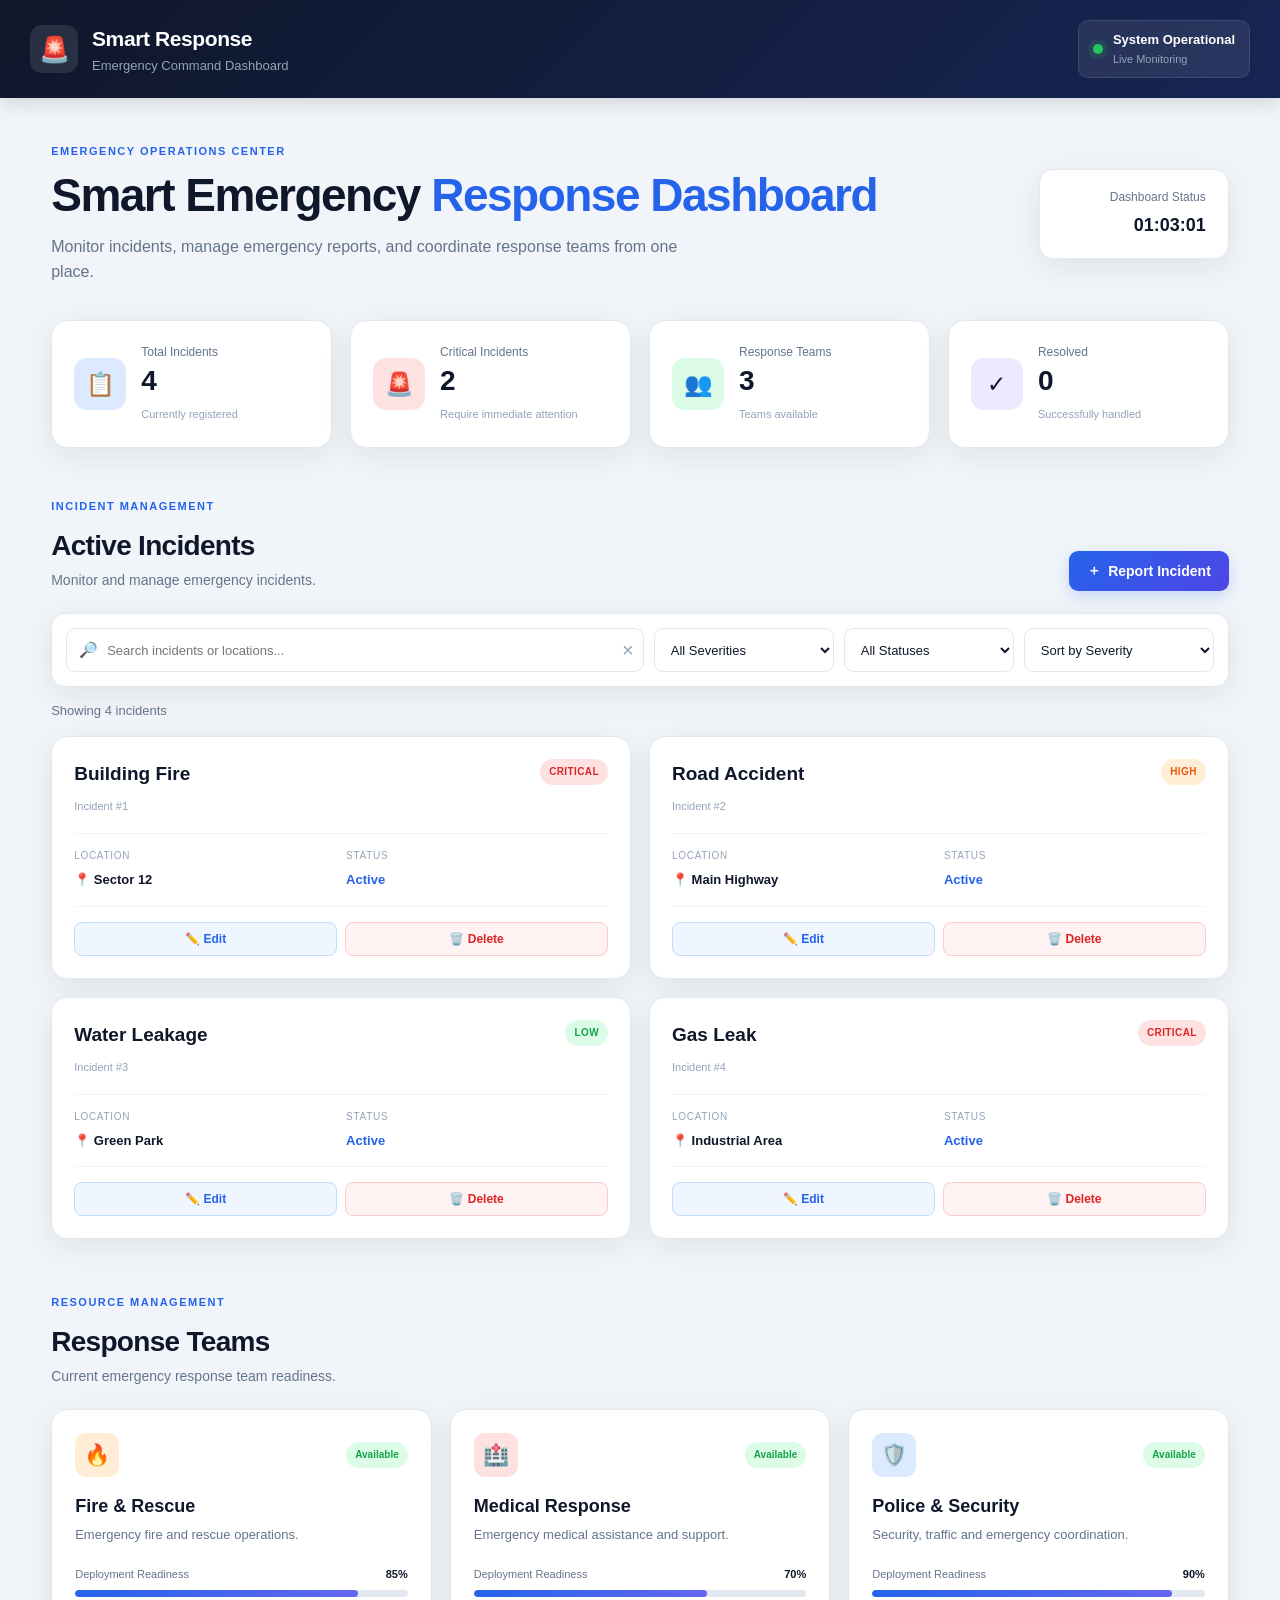
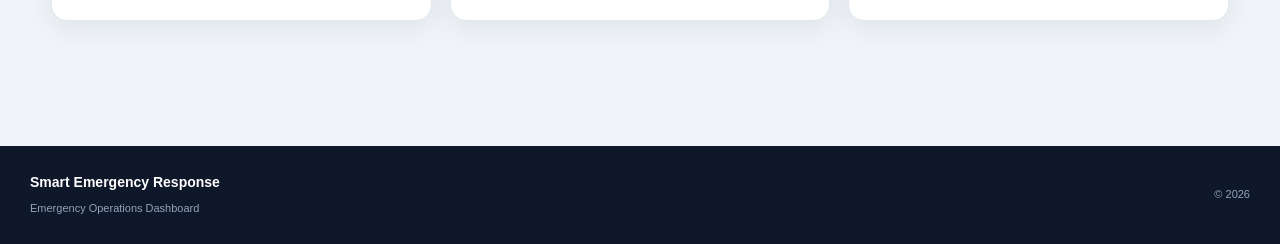
==== index.html @ 3959c457 "Add interactive accident management features" ====
<!DOCTYPE html>
<html lang="en">

<head>
    <meta charset="UTF-8">
    <meta name="viewport" content="width=device-width, initial-scale=1.0">

    <meta
        name="description"
        content="Smart Emergency Response Dashboard for monitoring and managing emergency incidents."
    >

    <title>Smart Emergency Response Dashboard</title>

    <link rel="stylesheet" href="style.css">
</head>

<body>

    <!-- =========================
         HEADER
    ========================== -->

    <header class="header">

        <div class="header-container">

            <div class="brand">

                <div class="brand-icon">
                    🚨
                </div>

                <div>
                    <h1>Smart Response</h1>
                    <p>Emergency Command Dashboard</p>
                </div>

            </div>


            <div class="system-status">

                <span class="status-indicator"></span>

                <div>
                    <strong>System Operational</strong>
                    <small>Live Monitoring</small>
                </div>

            </div>

        </div>

    </header>


    <!-- =========================
         MAIN CONTENT
    ========================== -->

    <main class="container">


        <!-- =========================
             WELCOME SECTION
        ========================== -->

        <section class="welcome-section">

            <div>

                <span class="eyebrow">
                    EMERGENCY OPERATIONS CENTER
                </span>

                <h2>
                    Smart Emergency
                    <span>Response Dashboard</span>
                </h2>

                <p>
                    Monitor incidents, manage emergency reports,
                    and coordinate response teams from one place.
                </p>

            </div>

            <div class="live-time">

                <span>Dashboard Status</span>

                <strong id="currentTime">
                    Loading...
                </strong>

            </div>

        </section>


        <!-- =========================
             STATISTICS
        ========================== -->

        <section class="stats-grid">


            <div class="stat-card">

                <div class="stat-icon blue">
                    📋
                </div>

                <div class="stat-info">

                    <span>Total Incidents</span>

                    <strong id="incidentCount">
                        0
                    </strong>

                    <small>
                        Currently registered
                    </small>

                </div>

            </div>


            <div class="stat-card">

                <div class="stat-icon red">
                    🚨
                </div>

                <div class="stat-info">

                    <span>Critical Incidents</span>

                    <strong id="criticalCount">
                        0
                    </strong>

                    <small>
                        Require immediate attention
                    </small>

                </div>

            </div>


            <div class="stat-card">

                <div class="stat-icon green">
                    👥
                </div>

                <div class="stat-info">

                    <span>Response Teams</span>

                    <strong id="teamCount">
                        0
                    </strong>

                    <small>
                        Teams available
                    </small>

                </div>

            </div>


            <div class="stat-card">

                <div class="stat-icon purple">
                    ✓
                </div>

                <div class="stat-info">

                    <span>Resolved</span>

                    <strong id="resolvedCount">
                        0
                    </strong>

                    <small>
                        Successfully handled
                    </small>

                </div>

            </div>

        </section>


        <!-- =========================
             INCIDENT SECTION
        ========================== -->

        <section class="content-section">

            <div class="section-header">

                <div>

                    <span class="section-label">
                        INCIDENT MANAGEMENT
                    </span>

                    <h2>Active Incidents</h2>

                    <p>
                        Monitor and manage emergency incidents.
                    </p>

                </div>


                <button
                    id="openIncidentForm"
                    class="primary-button"
                >
                    <span>＋</span>
                    Report Incident
                </button>

            </div>


            <!-- =========================
                 SEARCH & FILTERS
            ========================== -->

            <div class="control-panel">

                <div class="search-box">

                    <span class="search-icon">
                        🔎
                    </span>

                    <input
                        type="text"
                        id="searchInput"
                        placeholder="Search incidents or locations..."
                    >

                    <button
                        id="clearSearch"
                        class="clear-search"
                        title="Clear search"
                    >
                        ×
                    </button>

                </div>


                <select id="filterSeverity">

                    <option value="all">
                        All Severities
                    </option>

                    <option value="critical">
                        Critical
                    </option>

                    <option value="high">
                        High
                    </option>

                    <option value="medium">
                        Medium
                    </option>

                    <option value="low">
                        Low
                    </option>

                </select>


                <select id="filterStatus">

                    <option value="all">
                        All Statuses
                    </option>

                    <option value="Active">
                        Active
                    </option>

                    <option value="Resolved">
                        Resolved
                    </option>

                </select>


                <select id="sortSeverity">

                    <option value="default">
                        Sort by Severity
                    </option>

                    <option value="critical-high">
                        Critical → Low
                    </option>

                    <option value="low-critical">
                        Low → Critical
                    </option>

                </select>

            </div>


            <!-- =========================
                 RESULT COUNT
            ========================== -->

            <div class="result-info">

                <span id="resultCount">
                    Showing 0 incidents
                </span>

            </div>


            <!-- =========================
                 INCIDENT CARDS
            ========================== -->

            <div
                id="incidentList"
                class="incident-list"
            ></div>

        </section>


        <!-- =========================
             RESPONSE TEAMS
        ========================== -->

        <section class="content-section">

            <div class="section-header">

                <div>

                    <span class="section-label">
                        RESOURCE MANAGEMENT
                    </span>

                    <h2>Response Teams</h2>

                    <p>
                        Current emergency response team readiness.
                    </p>

                </div>

            </div>


            <div class="team-grid">


                <!-- FIRE TEAM -->

                <div class="team-card">

                    <div class="team-header">

                        <div class="team-icon fire">
                            🔥
                        </div>

                        <span class="team-status available">
                            Available
                        </span>

                    </div>

                    <h3>
                        Fire & Rescue
                    </h3>

                    <p>
                        Emergency fire and rescue operations.
                    </p>

                    <div class="team-progress">

                        <div class="progress-header">

                            <span>
                                Deployment Readiness
                            </span>

                            <strong>
                                85%
                            </strong>

                        </div>

                        <div class="progress-track">

                            <div
                                class="progress-fill"
                                style="width: 85%"
                            ></div>

                        </div>

                    </div>

                </div>


                <!-- MEDICAL TEAM -->

                <div class="team-card">

                    <div class="team-header">

                        <div class="team-icon medical">
                            🏥
                        </div>

                        <span class="team-status available">
                            Available
                        </span>

                    </div>

                    <h3>
                        Medical Response
                    </h3>

                    <p>
                        Emergency medical assistance and support.
                    </p>

                    <div class="team-progress">

                        <div class="progress-header">

                            <span>
                                Deployment Readiness
                            </span>

                            <strong>
                                70%
                            </strong>

                        </div>

                        <div class="progress-track">

                            <div
                                class="progress-fill"
                                style="width: 70%"
                            ></div>

                        </div>

                    </div>

                </div>


                <!-- POLICE TEAM -->

                <div class="team-card">

                    <div class="team-header">

                        <div class="team-icon police">
                            🛡️
                        </div>

                        <span class="team-status available">
                            Available
                        </span>

                    </div>

                    <h3>
                        Police & Security
                    </h3>

                    <p>
                        Security, traffic and emergency coordination.
                    </p>

                    <div class="team-progress">

                        <div class="progress-header">

                            <span>
                                Deployment Readiness
                            </span>

                            <strong>
                                90%
                            </strong>

                        </div>

                        <div class="progress-track">

                            <div
                                class="progress-fill"
                                style="width: 90%"
                            ></div>

                        </div>

                    </div>

                </div>

            </div>

        </section>

    </main>


    <!-- =========================
         INCIDENT MODAL
    ========================== -->

    <div
        id="incidentModal"
        class="modal-overlay"
    >

        <div class="modal">

            <div class="modal-header">

                <div>

                    <span class="section-label">
                        NEW REPORT
                    </span>

                    <h2>Report Emergency</h2>

                </div>

                <button
                    id="closeIncidentForm"
                    class="close-button"
                >
                    ×
                </button>

            </div>


            <form id="incidentForm">

                <!-- TITLE -->

                <div class="form-group">

                    <label for="incidentTitle">
                        Incident Title
                    </label>

                    <input
                        type="text"
                        id="incidentTitle"
                        placeholder="e.g. Road Accident"
                        required
                    >

                </div>


                <!-- LOCATION -->

                <div class="form-group">

                    <label for="incidentLocation">
                        Location
                    </label>

                    <input
                        type="text"
                        id="incidentLocation"
                        placeholder="e.g. Main Highway"
                        required
                    >

                </div>


                <!-- SEVERITY -->

                <div class="form-row">

                    <div class="form-group">

                        <label for="incidentSeverity">
                            Severity
                        </label>

                        <select id="incidentSeverity">

                            <option value="critical">
                                Critical
                            </option>

                            <option value="high">
                                High
                            </option>

                            <option value="medium">
                                Medium
                            </option>

                            <option value="low">
                                Low
                            </option>

                        </select>

                    </div>


                    <!-- STATUS -->

                    <div class="form-group">

                        <label for="incidentStatus">
                            Status
                        </label>

                        <select id="incidentStatus">

                            <option value="Active">
                                Active
                            </option>

                            <option value="Resolved">
                                Resolved
                            </option>

                        </select>

                    </div>

                </div>


                <!-- BUTTONS -->

                <div class="form-actions">

                    <button
                        type="button"
                        id="cancelIncident"
                        class="secondary-button"
                    >
                        Cancel
                    </button>

                    <button
                        type="submit"
                        class="primary-button"
                    >
                        Report Incident
                    </button>

                </div>

            </form>

        </div>

    </div>


    <!-- =========================
         TOAST
    ========================== -->

    <div
        id="toast"
        class="toast"
    >
        <span id="toastIcon">✓</span>

        <span id="toastMessage">
            Incident added successfully.
        </span>
    </div>


    <!-- =========================
         FOOTER
    ========================== -->

    <footer>

        <div class="footer-content">

            <div>
                <strong>
                    Smart Emergency Response
                </strong>

                <span>
                    Emergency Operations Dashboard
                </span>
            </div>

            <span>
                © 2026
            </span>

        </div>

    </footer>


    <script src="script.js"></script>

</body>

</html>
---- style.css ----
/* =====================================================
   GLOBAL
===================================================== */

* {
    margin: 0;
    padding: 0;
    box-sizing: border-box;
}

:root {
    --primary: #2563eb;
    --primary-dark: #1d4ed8;

    --dark: #0f172a;
    --dark-light: #1e293b;

    --background: #f1f5f9;
    --surface: #ffffff;

    --text: #0f172a;
    --text-light: #64748b;

    --border: #e2e8f0;

    --critical: #dc2626;
    --high: #ea580c;
    --medium: #ca8a04;
    --low: #16a34a;

    --success: #16a34a;

    --radius: 16px;

    --shadow:
        0 8px 30px rgba(15, 23, 42, 0.08);
}

html {
    scroll-behavior: smooth;
}

body {
    font-family:
        Inter,
        Arial,
        Helvetica,
        sans-serif;

    background: var(--background);

    color: var(--text);

    line-height: 1.6;

    min-height: 100vh;
}


/* =====================================================
   HEADER
===================================================== */

.header {
    background:
        linear-gradient(
            135deg,
            #0f172a,
            #172554
        );

    color: white;

    padding: 20px 30px;

    box-shadow:
        0 4px 20px rgba(0, 0, 0, 0.15);
}

.header-container {
    max-width: 1250px;

    margin: auto;

    display: flex;

    justify-content: space-between;

    align-items: center;
}

.brand {
    display: flex;

    align-items: center;

    gap: 14px;
}

.brand-icon {
    width: 48px;
    height: 48px;

    display: flex;

    align-items: center;
    justify-content: center;

    background:
        rgba(255, 255, 255, 0.1);

    border-radius: 12px;

    font-size: 25px;
}

.brand h1 {
    font-size: 21px;

    font-weight: 700;

    letter-spacing: -0.4px;
}

.brand p {
    color: #94a3b8;

    font-size: 13px;
}

.system-status {
    display: flex;

    align-items: center;

    gap: 10px;

    padding: 9px 14px;

    background:
        rgba(255, 255, 255, 0.08);

    border:
        1px solid rgba(255, 255, 255, 0.1);

    border-radius: 10px;
}

.system-status strong {
    display: block;

    font-size: 13px;
}

.system-status small {
    display: block;

    color: #94a3b8;

    font-size: 11px;
}

.status-indicator {
    width: 10px;
    height: 10px;

    background: #22c55e;

    border-radius: 50%;

    box-shadow:
        0 0 0 5px rgba(34, 197, 94, 0.12);

    animation: pulse 2s infinite;
}

@keyframes pulse {

    0% {
        box-shadow:
            0 0 0 0 rgba(34, 197, 94, 0.35);
    }

    70% {
        box-shadow:
            0 0 0 7px rgba(34, 197, 94, 0);
    }

    100% {
        box-shadow:
            0 0 0 0 rgba(34, 197, 94, 0);
    }

}


/* =====================================================
   CONTAINER
===================================================== */

.container {
    width: min(1250px, 92%);

    margin: auto;

    padding: 45px 0 70px;
}


/* =====================================================
   WELCOME
===================================================== */

.welcome-section {
    display: flex;

    justify-content: space-between;

    align-items: center;

    gap: 30px;

    margin-bottom: 35px;
}

.eyebrow,
.section-label {
    display: block;

    color: var(--primary);

    font-size: 11px;

    font-weight: 700;

    letter-spacing: 1.5px;

    margin-bottom: 8px;
}

.welcome-section h2 {
    font-size: clamp(30px, 4vw, 46px);

    line-height: 1.15;

    letter-spacing: -1.5px;

    margin-bottom: 12px;
}

.welcome-section h2 span {
    color: var(--primary);
}

.welcome-section p {
    max-width: 650px;

    color: var(--text-light);

    font-size: 16px;
}

.live-time {
    min-width: 190px;

    padding: 18px 22px;

    background: white;

    border:
        1px solid var(--border);

    border-radius: 14px;

    box-shadow: var(--shadow);

    text-align: right;
}

.live-time span {
    display: block;

    color: var(--text-light);

    font-size: 12px;

    margin-bottom: 4px;
}

.live-time strong {
    font-size: 18px;
}


/* =====================================================
   STATISTICS
===================================================== */

.stats-grid {
    display: grid;

    grid-template-columns:
        repeat(4, 1fr);

    gap: 18px;

    margin-bottom: 50px;
}

.stat-card {
    display: flex;

    align-items: center;

    gap: 15px;

    background: var(--surface);

    border:
        1px solid var(--border);

    border-radius: var(--radius);

    padding: 22px;

    box-shadow: var(--shadow);

    transition:
        transform 0.25s ease,
        box-shadow 0.25s ease;
}

.stat-card:hover {
    transform: translateY(-4px);

    box-shadow:
        0 14px 35px rgba(15, 23, 42, 0.12);
}

.stat-icon {
    width: 52px;
    height: 52px;

    flex-shrink: 0;

    display: flex;

    align-items: center;
    justify-content: center;

    border-radius: 13px;

    font-size: 23px;
}

.stat-icon.blue {
    background: #dbeafe;
}

.stat-icon.red {
    background: #fee2e2;
}

.stat-icon.green {
    background: #dcfce7;
}

.stat-icon.purple {
    background: #ede9fe;
}

.stat-info span {
    display: block;

    color: var(--text-light);

    font-size: 12px;
}

.stat-info strong {
    display: block;

    font-size: 28px;

    line-height: 1.2;

    margin: 2px 0;
}

.stat-info small {
    color: #94a3b8;

    font-size: 11px;
}


/* =====================================================
   CONTENT SECTION
===================================================== */

.content-section {
    margin-bottom: 55px;
}

.section-header {
    display: flex;

    justify-content: space-between;

    align-items: flex-end;

    gap: 20px;

    margin-bottom: 22px;
}

.section-header h2 {
    font-size: 28px;

    letter-spacing: -0.7px;
}

.section-header p {
    color: var(--text-light);

    font-size: 14px;
}


/* =====================================================
   BUTTONS
===================================================== */

.primary-button {
    display: inline-flex;

    align-items: center;

    justify-content: center;

    gap: 7px;

    border: none;

    background:
        linear-gradient(
            135deg,
            var(--primary),
            #4f46e5
        );

    color: white;

    padding: 11px 18px;

    border-radius: 9px;

    font-size: 14px;

    font-weight: 600;

    cursor: pointer;

    box-shadow:
        0 5px 15px rgba(37, 99, 235, 0.22);

    transition:
        transform 0.2s ease,
        box-shadow 0.2s ease;
}

.primary-button:hover {
    transform: translateY(-2px);

    box-shadow:
        0 8px 20px rgba(37, 99, 235, 0.3);
}

.secondary-button {
    border:
        1px solid var(--border);

    background: white;

    color: var(--text);

    padding: 11px 18px;

    border-radius: 9px;

    cursor: pointer;

    font-weight: 600;
}

.secondary-button:hover {
    background: #f8fafc;
}


/* =====================================================
   CONTROL PANEL
===================================================== */

.control-panel {
    display: grid;

    grid-template-columns:
        1fr
        180px
        170px
        190px;

    gap: 10px;

    padding: 14px;

    background: white;

    border:
        1px solid var(--border);

    border-radius: 14px;

    box-shadow: var(--shadow);

    margin-bottom: 14px;
}

.search-box {
    position: relative;

    display: flex;

    align-items: center;
}

.search-icon {
    position: absolute;

    left: 13px;

    font-size: 15px;
}

.search-box input {
    width: 100%;

    height: 44px;

    border:
        1px solid var(--border);

    border-radius: 9px;

    padding:
        0 40px 0 40px;

    font-size: 13px;

    outline: none;
}

.search-box input:focus {
    border-color: var(--primary);

    box-shadow:
        0 0 0 3px rgba(37, 99, 235, 0.1);
}

.clear-search {
    position: absolute;

    right: 10px;

    border: none;

    background: none;

    color: #94a3b8;

    font-size: 20px;

    cursor: pointer;
}

.control-panel select {
    height: 44px;

    border:
        1px solid var(--border);

    border-radius: 9px;

    padding: 0 12px;

    background: white;

    color: var(--text);

    font-size: 13px;

    outline: none;

    cursor: pointer;
}

.control-panel select:focus {
    border-color: var(--primary);
}


/* =====================================================
   RESULT INFO
===================================================== */

.result-info {
    color: var(--text-light);

    font-size: 13px;

    margin-bottom: 14px;
}


/* =====================================================
   INCIDENT LIST
===================================================== */

.incident-list {
    display: grid;

    grid-template-columns:
        repeat(2, 1fr);

    gap: 18px;
}


/* =====================================================
   INCIDENT CARD
===================================================== */

.incident-card {
    position: relative;

    background: white;

    border:
        1px solid var(--border);

    border-radius: var(--radius);

    padding: 22px;

    box-shadow: var(--shadow);

    transition:
        transform 0.25s ease,
        box-shadow 0.25s ease;
}

.incident-card:hover {
    transform: translateY(-4px);

    box-shadow:
        0 15px 35px rgba(15, 23, 42, 0.12);
}

.incident-card-top {
    display: flex;

    justify-content: space-between;

    align-items: flex-start;

    gap: 15px;

    margin-bottom: 15px;
}

.incident-card h3 {
    font-size: 19px;

    margin-bottom: 3px;
}

.incident-id {
    color: #94a3b8;

    font-size: 11px;
}

.severity-badge {
    padding: 5px 9px;

    border-radius: 20px;

    font-size: 10px;

    font-weight: 700;

    letter-spacing: 0.4px;

    text-transform: uppercase;
}

.severity-critical {
    color: var(--critical);

    background: #fee2e2;
}

.severity-high {
    color: var(--high);

    background: #ffedd5;
}

.severity-medium {
    color: var(--medium);

    background: #fef9c3;
}

.severity-low {
    color: var(--low);

    background: #dcfce7;
}

.incident-details {
    display: grid;

    grid-template-columns:
        1fr 1fr;

    gap: 10px;

    padding: 14px 0;

    border-top:
        1px solid #f1f5f9;

    border-bottom:
        1px solid #f1f5f9;
}

.detail-item span {
    display: block;

    color: #94a3b8;

    font-size: 10px;

    text-transform: uppercase;

    letter-spacing: 0.7px;

    margin-bottom: 2px;
}

.detail-item strong {
    font-size: 13px;
}

.status-active {
    color: #2563eb;
}

.status-resolved {
    color: var(--success);
}

.incident-actions {
    display: flex;

    gap: 8px;

    margin-top: 15px;
}

.incident-actions button {
    flex: 1;

    padding: 9px;

    border-radius: 8px;

    cursor: pointer;

    font-size: 12px;

    font-weight: 600;

    transition: 0.2s ease;
}

.edit-button {
    background: #eff6ff;

    color: var(--primary);

    border:
        1px solid #bfdbfe;
}

.edit-button:hover {
    background: #dbeafe;
}

.delete-button {
    background: #fef2f2;

    color: var(--critical);

    border:
        1px solid #fecaca;
}

.delete-button:hover {
    background: #fee2e2;
}


/* =====================================================
   EMPTY STATE
===================================================== */

.empty-state {
    grid-column: 1 / -1;

    text-align: center;

    padding: 60px 20px;

    background: white;

    border:
        1px dashed #cbd5e1;

    border-radius: var(--radius);
}

.empty-icon {
    font-size: 45px;

    margin-bottom: 10px;
}

.empty-state h3 {
    font-size: 18px;

    margin-bottom: 5px;
}

.empty-state p {
    color: var(--text-light);

    font-size: 13px;
}


/* =====================================================
   RESPONSE TEAMS
===================================================== */

.team-grid {
    display: grid;

    grid-template-columns:
        repeat(3, 1fr);

    gap: 18px;
}

.team-card {
    background: white;

    border:
        1px solid var(--border);

    border-radius: var(--radius);

    padding: 23px;

    box-shadow: var(--shadow);

    transition:
        transform 0.25s ease;
}

.team-card:hover {
    transform: translateY(-4px);
}

.team-header {
    display: flex;

    justify-content: space-between;

    align-items: center;

    margin-bottom: 15px;
}

.team-icon {
    width: 44px;
    height: 44px;

    display: flex;

    align-items: center;
    justify-content: center;

    border-radius: 11px;

    font-size: 21px;
}

.team-icon.fire {
    background: #ffedd5;
}

.team-icon.medical {
    background: #fee2e2;
}

.team-icon.police {
    background: #dbeafe;
}

.team-status {
    font-size: 10px;

    font-weight: 700;

    padding: 5px 9px;

    border-radius: 20px;
}

.team-status.available {
    color: var(--success);

    background: #dcfce7;
}

.team-card h3 {
    font-size: 18px;

    margin-bottom: 4px;
}

.team-card > p {
    color: var(--text-light);

    font-size: 13px;

    margin-bottom: 20px;
}

.team-progress {
    margin-top: 10px;
}

.progress-header {
    display: flex;

    justify-content: space-between;

    margin-bottom: 7px;

    font-size: 11px;

    color: var(--text-light);
}

.progress-header strong {
    color: var(--text);
}

.progress-track {
    height: 7px;

    background: #e2e8f0;

    border-radius: 20px;

    overflow: hidden;
}

.progress-fill {
    height: 100%;

    background:
        linear-gradient(
            90deg,
            var(--primary),
            #6366f1
        );

    border-radius: 20px;
}


/* =====================================================
   MODAL
===================================================== */

.modal-overlay {
    position: fixed;

    inset: 0;

    background:
        rgba(15, 23, 42, 0.6);

    display: flex;

    align-items: center;
    justify-content: center;

    padding: 20px;

    opacity: 0;

    visibility: hidden;

    transition:
        opacity 0.25s ease,
        visibility 0.25s ease;

    z-index: 1000;

    backdrop-filter: blur(4px);
}

.modal-overlay.active {
    opacity: 1;

    visibility: visible;
}

.modal {
    width: min(520px, 100%);

    background: white;

    border-radius: 18px;

    box-shadow:
        0 25px 70px rgba(0, 0, 0, 0.25);

    transform:
        translateY(20px)
        scale(0.97);

    transition:
        transform 0.25s ease;
}

.modal-overlay.active .modal {
    transform:
        translateY(0)
        scale(1);
}

.modal-header {
    display: flex;

    justify-content: space-between;

    align-items: flex-start;

    padding: 25px;

    border-bottom:
        1px solid var(--border);
}

.modal-header h2 {
    font-size: 23px;
}

.close-button {
    width: 35px;
    height: 35px;

    border: none;

    background: #f1f5f9;

    border-radius: 8px;

    font-size: 23px;

    color: #64748b;

    cursor: pointer;
}

.close-button:hover {
    background: #e2e8f0;
}

#incidentForm {
    padding: 25px;
}

.form-group {
    margin-bottom: 17px;
}

.form-group label {
    display: block;

    font-size: 12px;

    font-weight: 600;

    margin-bottom: 6px;
}

.form-group input,
.form-group select {
    width: 100%;

    height: 45px;

    border:
        1px solid var(--border);

    border-radius: 9px;

    padding: 0 13px;

    font-size: 13px;

    outline: none;
}

.form-group input:focus,
.form-group select:focus {
    border-color: var(--primary);

    box-shadow:
        0 0 0 3px rgba(37, 99, 235, 0.1);
}

.form-row {
    display: grid;

    grid-template-columns:
        1fr 1fr;

    gap: 15px;
}

.form-actions {
    display: flex;

    justify-content: flex-end;

    gap: 10px;

    margin-top: 25px;

    padding-top: 20px;

    border-top:
        1px solid var(--border);
}


/* =====================================================
   TOAST
===================================================== */

.toast {
    position: fixed;

    right: 25px;

    bottom: 25px;

    display: flex;

    align-items: center;

    gap: 10px;

    background: #0f172a;

    color: white;

    padding: 13px 17px;

    border-radius: 10px;

    box-shadow:
        0 10px 35px rgba(0, 0, 0, 0.2);

    font-size: 13px;

    transform:
        translateY(100px);

    opacity: 0;

    transition:
        transform 0.3s ease,
        opacity 0.3s ease;

    z-index: 2000;
}

.toast.show {
    transform:
        translateY(0);

    opacity: 1;
}

#toastIcon {
    width: 24px;
    height: 24px;

    display: flex;

    align-items: center;
    justify-content: center;

    background: #22c55e;

    border-radius: 50%;

    font-size: 12px;
}


/* =====================================================
   FOOTER
===================================================== */

footer {
    background: var(--dark);

    color: white;

    padding: 25px 30px;
}

.footer-content {
    max-width: 1250px;

    margin: auto;

    display: flex;

    justify-content: space-between;

    align-items: center;

    gap: 20px;
}

.footer-content strong {
    display: block;

    font-size: 14px;
}

.footer-content span {
    color: #94a3b8;

    font-size: 11px;
}


/* =====================================================
   RESPONSIVE
===================================================== */

@media (max-width: 1000px) {

    .stats-grid {
        grid-template-columns:
            repeat(2, 1fr);
    }

    .control-panel {
        grid-template-columns:
            1fr 1fr;
    }

    .search-box {
        grid-column: 1 / -1;
    }

    .incident-list {
        grid-template-columns: 1fr;
    }

    .team-grid {
        grid-template-columns:
            repeat(2, 1fr);
    }

}


@media (max-width: 700px) {

    .header {
        padding: 18px 20px;
    }

    .header-container {
        align-items: flex-start;
    }

    .system-status {
        display: none;
    }

    .container {
        width: 92%;

        padding-top: 30px;
    }

    .welcome-section {
        flex-direction: column;

        align-items: flex-start;
    }

    .live-time {
        width: 100%;

        text-align: left;
    }

    .section-header {
        align-items: flex-start;

        flex-direction: column;
    }

    .primary-button {
        width: 100%;
    }

    .control-panel {
        grid-template-columns: 1fr;
    }

    .search-box {
        grid-column: auto;
    }

    .team-grid {
        grid-template-columns: 1fr;
    }

    .form-row {
        grid-template-columns: 1fr;
    }

}


@media (max-width: 480px) {

    .stats-grid {
        grid-template-columns: 1fr;
    }

    .stat-card {
        padding: 18px;
    }

    .incident-card {
        padding: 18px;
    }

    .incident-details {
        grid-template-columns: 1fr;
    }

    .modal {
        border-radius: 14px;
    }

    .modal-header,
    #incidentForm {
        padding: 20px;
    }

    .footer-content {
        flex-direction: column;

        align-items: flex-start;
    }

}
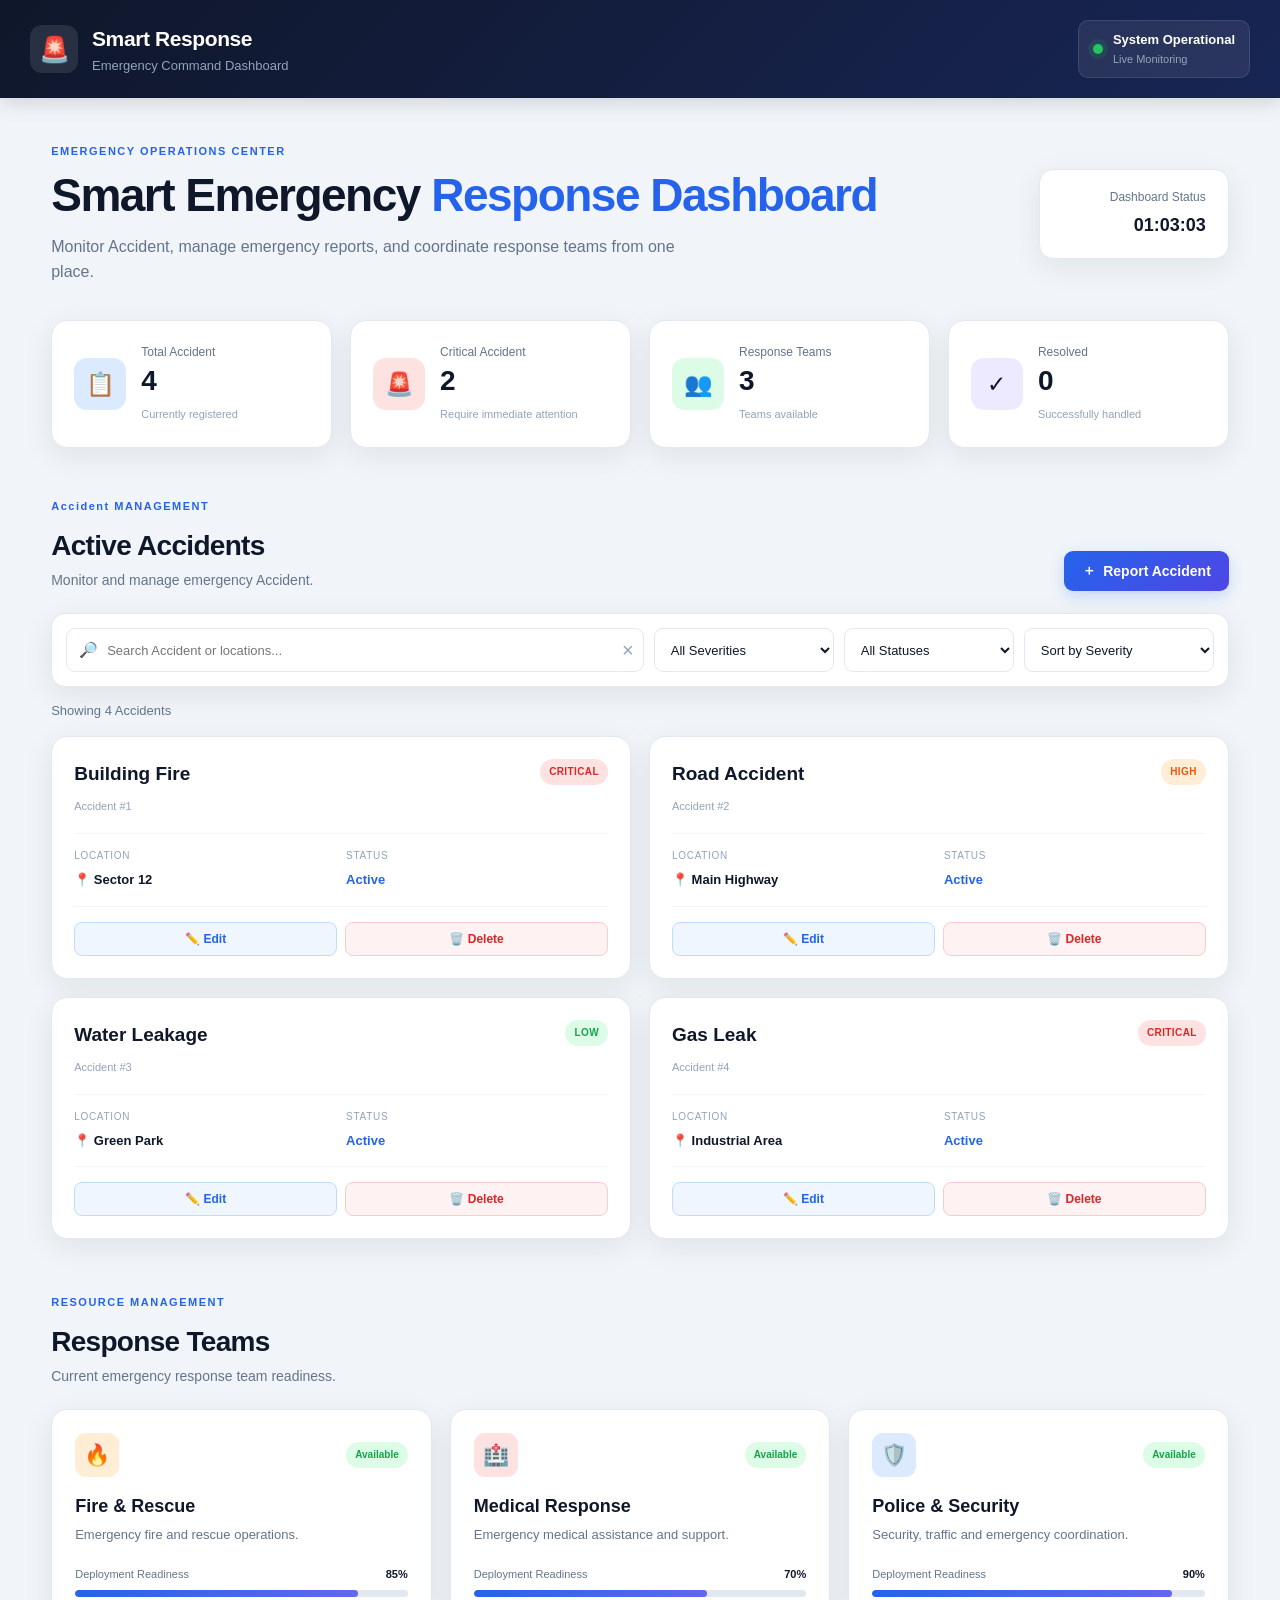
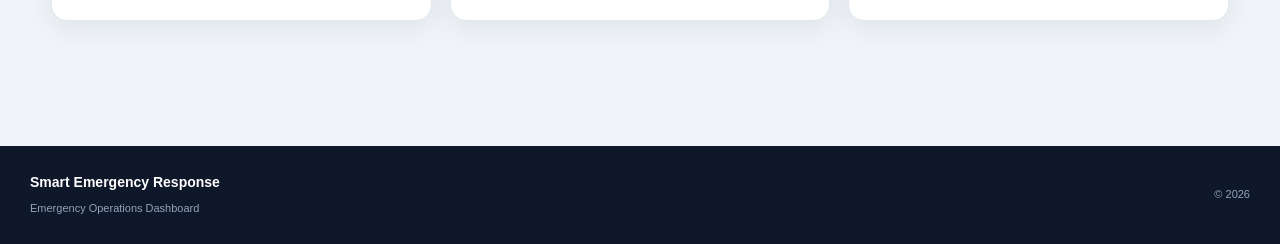
==== commit 7d609458: "Update accident reporting interface" ====
--- a/index.html
+++ b/index.html
@@ -7,7 +7,7 @@
 
     <meta
         name="description"
-        content="Smart Emergency Response Dashboard for monitoring and managing emergency incidents."
+        content="Smart Emergency Response Dashboard for monitoring and managing emergency Accident."
     >
 
     <title>Smart Emergency Response Dashboard</title>
@@ -80,7 +80,7 @@
                 </h2>
 
                 <p>
-                    Monitor incidents, manage emergency reports,
+                    Monitor Accident, manage emergency reports,
                     and coordinate response teams from one place.
                 </p>
 
@@ -114,9 +114,9 @@
 
                 <div class="stat-info">
 
-                    <span>Total Incidents</span>
-
-                    <strong id="incidentCount">
+                    <span>Total Accident</span>
+
+                    <strong id="accidentCount">
                         0
                     </strong>
 
@@ -137,7 +137,7 @@
 
                 <div class="stat-info">
 
-                    <span>Critical Incidents</span>
+                    <span>Critical Accident</span>
 
                     <strong id="criticalCount">
                         0
@@ -201,7 +201,7 @@
 
 
         <!-- =========================
-             INCIDENT SECTION
+             Accident SECTION
         ========================== -->
 
         <section class="content-section">
@@ -211,24 +211,24 @@
                 <div>
 
                     <span class="section-label">
-                        INCIDENT MANAGEMENT
+                        Accident MANAGEMENT
                     </span>
 
-                    <h2>Active Incidents</h2>
+                    <h2>Active Accidents</h2>
 
                     <p>
-                        Monitor and manage emergency incidents.
+                        Monitor and manage emergency Accident.
                     </p>
 
                 </div>
 
 
                 <button
-                    id="openIncidentForm"
+                    id="openAccidentForm"
                     class="primary-button"
                 >
                     <span>＋</span>
-                    Report Incident
+                    Report Accident
                 </button>
 
             </div>
@@ -249,7 +249,7 @@
                     <input
                         type="text"
                         id="searchInput"
-                        placeholder="Search incidents or locations..."
+                        placeholder="Search Accident or locations..."
                     >
 
                     <button
@@ -331,19 +331,19 @@
             <div class="result-info">
 
                 <span id="resultCount">
-                    Showing 0 incidents
+                    Showing 0 Accident
                 </span>
 
             </div>
 
 
             <!-- =========================
-                 INCIDENT CARDS
+                 Accident CARDS
             ========================== -->
 
             <div
-                id="incidentList"
-                class="incident-list"
+                id="accidentList"
+                class="Accident-list"
             ></div>
 
         </section>
@@ -540,11 +540,11 @@
 
 
     <!-- =========================
-         INCIDENT MODAL
+         Accident MODAL
     ========================== -->
 
     <div
-        id="incidentModal"
+        id="accidentModal"
         class="modal-overlay"
     >
 
@@ -563,28 +563,28 @@
                 </div>
 
                 <button
-                    id="closeIncidentForm"
+                    id="closeAccidentForm"
                     class="close-button"
                 >
-                    ×
+                    
                 </button>
 
             </div>
 
 
-            <form id="incidentForm">
+            <form id="accidentForm">
 
                 <!-- TITLE -->
 
                 <div class="form-group">
 
-                    <label for="incidentTitle">
-                        Incident Title
+                    <label for="accidentTitle">
+                        Accident Title
                     </label>
 
                     <input
                         type="text"
-                        id="incidentTitle"
+                        id="accidentTitle"
                         placeholder="e.g. Road Accident"
                         required
                     >
@@ -596,13 +596,13 @@
 
                 <div class="form-group">
 
-                    <label for="incidentLocation">
+                    <label for="accidentLocation">
                         Location
                     </label>
 
                     <input
                         type="text"
-                        id="incidentLocation"
+                        id="accidentLocation"
                         placeholder="e.g. Main Highway"
                         required
                     >
@@ -616,11 +616,11 @@
 
                     <div class="form-group">
 
-                        <label for="incidentSeverity">
+                        <label for="accidentSeverity">
                             Severity
                         </label>
 
-                        <select id="incidentSeverity">
+                        <select id="accidentSeverity">
 
                             <option value="critical">
                                 Critical
@@ -647,11 +647,11 @@
 
                     <div class="form-group">
 
-                        <label for="incidentStatus">
+                        <label for="accidentStatus">
                             Status
                         </label>
 
-                        <select id="incidentStatus">
+                        <select id="accidentStatus">
 
                             <option value="Active">
                                 Active
@@ -674,7 +674,7 @@
 
                     <button
                         type="button"
-                        id="cancelIncident"
+                        id="cancelAccident"
                         class="secondary-button"
                     >
                         Cancel
@@ -684,7 +684,7 @@
                         type="submit"
                         class="primary-button"
                     >
-                        Report Incident
+                        Report Accident
                     </button>
 
                 </div>
@@ -707,7 +707,7 @@
         <span id="toastIcon">✓</span>
 
         <span id="toastMessage">
-            Incident added successfully.
+            Accident added successfully.
         </span>
     </div>
 
--- a/style.css
+++ b/style.css
@@ -624,10 +624,10 @@
 
 
 /* =====================================================
-   INCIDENT LIST
-===================================================== */
-
-.incident-list {
+   Accident LIST
+===================================================== */
+
+.Accident-list {
     display: grid;
 
     grid-template-columns:
@@ -638,10 +638,10 @@
 
 
 /* =====================================================
-   INCIDENT CARD
-===================================================== */
-
-.incident-card {
+   Accident CARD
+===================================================== */
+
+.Accident-card {
     position: relative;
 
     background: white;
@@ -660,14 +660,14 @@
         box-shadow 0.25s ease;
 }
 
-.incident-card:hover {
+.Accident-card:hover {
     transform: translateY(-4px);
 
     box-shadow:
         0 15px 35px rgba(15, 23, 42, 0.12);
 }
 
-.incident-card-top {
+.Accident-card-top {
     display: flex;
 
     justify-content: space-between;
@@ -679,13 +679,13 @@
     margin-bottom: 15px;
 }
 
-.incident-card h3 {
+.Accident-card h3 {
     font-size: 19px;
 
     margin-bottom: 3px;
 }
 
-.incident-id {
+.Accident-id {
     color: #94a3b8;
 
     font-size: 11px;
@@ -729,7 +729,7 @@
     background: #dcfce7;
 }
 
-.incident-details {
+.Accident-details {
     display: grid;
 
     grid-template-columns:
@@ -772,7 +772,7 @@
     color: var(--success);
 }
 
-.incident-actions {
+.Accident-actions {
     display: flex;
 
     gap: 8px;
@@ -780,7 +780,7 @@
     margin-top: 15px;
 }
 
-.incident-actions button {
+.Accident-actions button {
     flex: 1;
 
     padding: 9px;
@@ -1104,7 +1104,7 @@
     background: #e2e8f0;
 }
 
-#incidentForm {
+#accidentForm {
     padding: 25px;
 }
 
@@ -1298,7 +1298,7 @@
         grid-column: 1 / -1;
     }
 
-    .incident-list {
+    .Accident-list {
         grid-template-columns: 1fr;
     }
 
@@ -1381,11 +1381,11 @@
         padding: 18px;
     }
 
-    .incident-card {
+    .Accident-card {
         padding: 18px;
     }
 
-    .incident-details {
+    .Accident-details {
         grid-template-columns: 1fr;
     }
 
@@ -1394,7 +1394,7 @@
     }
 
     .modal-header,
-    #incidentForm {
+    #accidentForm {
         padding: 20px;
     }
 
